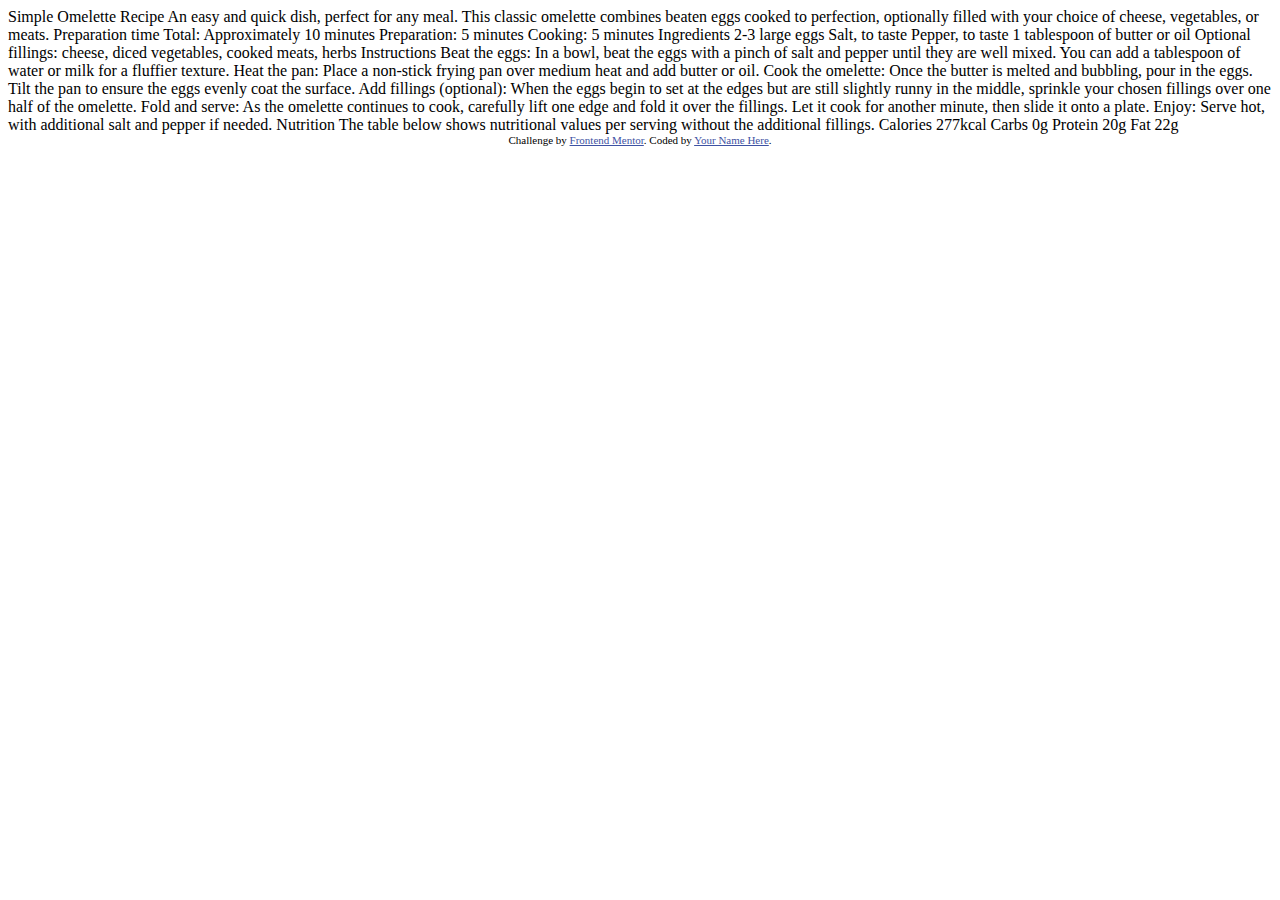
==== index.html @ 7a513015 "Initial commit" ====
<!DOCTYPE html>
<html lang="en">
<head>
  <meta charset="UTF-8">
  <meta name="viewport" content="width=device-width, initial-scale=1.0"> <!-- displays site properly based on user's device -->

  <link rel="icon" type="image/png" sizes="32x32" href="./assets/images/favicon-32x32.png">
  
  <title>Frontend Mentor | Recipe page</title>

  <!-- Feel free to remove these styles or customise in your own stylesheet 👍 -->
  <style>
    .attribution { font-size: 11px; text-align: center; }
    .attribution a { color: hsl(228, 45%, 44%); }
  </style>
</head>
<body>

  Simple Omelette Recipe

  An easy and quick dish, perfect for any meal. This classic omelette combines beaten eggs cooked 
  to perfection, optionally filled with your choice of cheese, vegetables, or meats.

  Preparation time

  Total: Approximately 10 minutes
  Preparation: 5 minutes
  Cooking: 5 minutes

  Ingredients

  2-3 large eggs
  Salt, to taste
  Pepper, to taste
  1 tablespoon of butter or oil
  Optional fillings: cheese, diced vegetables, cooked meats, herbs

  Instructions

  Beat the eggs: In a bowl, beat the eggs with a pinch of salt and pepper until they are well mixed. 
  You can add a tablespoon of water or milk for a fluffier texture.

  Heat the pan: Place a non-stick frying pan over medium heat and add butter or oil.

  Cook the omelette: Once the butter is melted and bubbling, pour in the eggs. Tilt the pan to ensure 
  the eggs evenly coat the surface.

  Add fillings (optional): When the eggs begin to set at the edges but are still slightly runny in the 
  middle, sprinkle your chosen fillings over one half of the omelette.

  Fold and serve: As the omelette continues to cook, carefully lift one edge and fold it over the 
  fillings. Let it cook for another minute, then slide it onto a plate.

  Enjoy: Serve hot, with additional salt and pepper if needed.

  Nutrition

  The table below shows nutritional values per serving without the additional fillings.

  Calories
  277kcal

  Carbs
  0g

  Protein
  20g

  Fat
  22g
  
  <div class="attribution">
    Challenge by <a href="https://www.frontendmentor.io?ref=challenge" target="_blank">Frontend Mentor</a>. 
    Coded by <a href="#">Your Name Here</a>.
  </div>
</body>
</html>
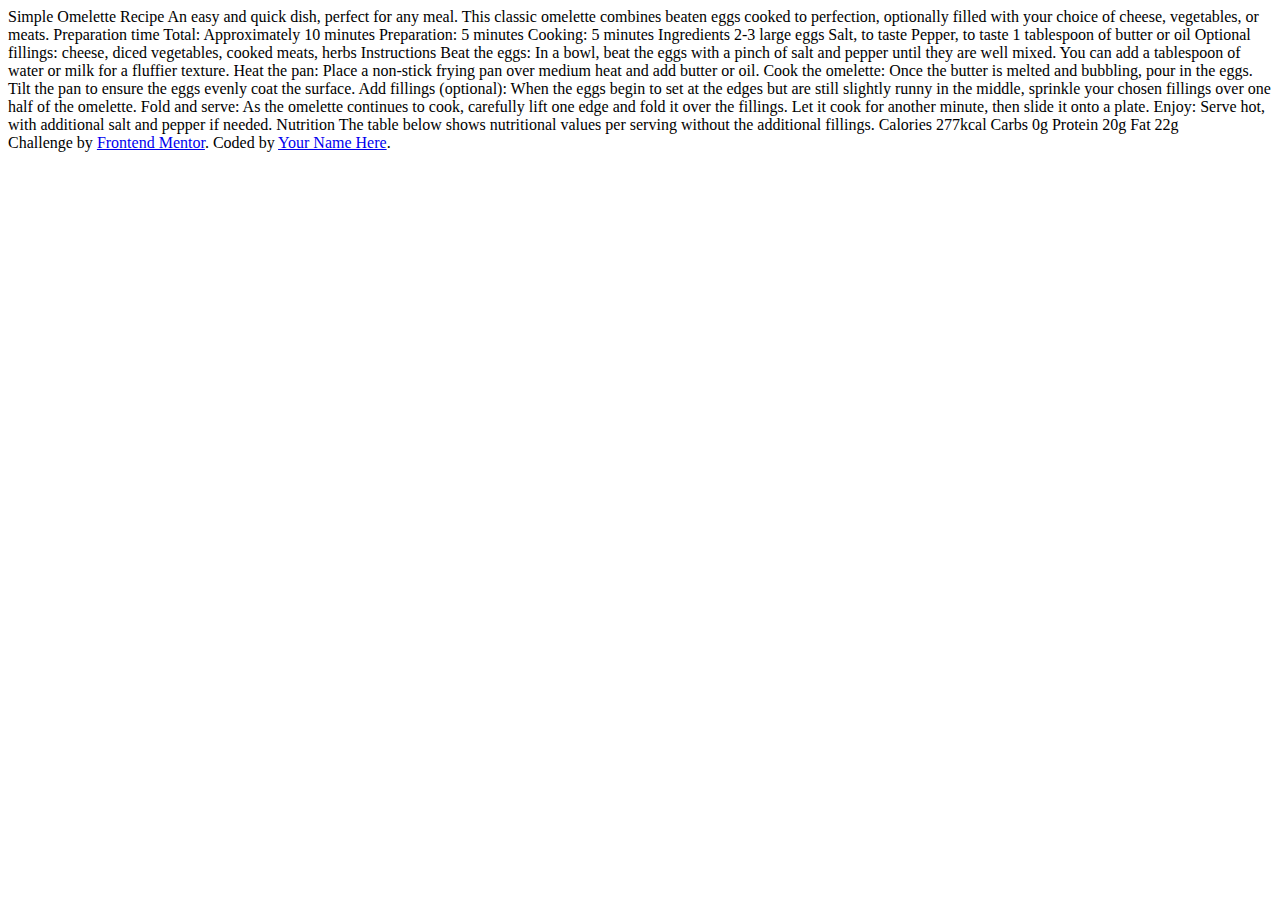
==== commit 90471e43: "update 1.0" ====
--- a/index.html
+++ b/index.html
@@ -2,17 +2,10 @@
 <html lang="en">
 <head>
   <meta charset="UTF-8">
-  <meta name="viewport" content="width=device-width, initial-scale=1.0"> <!-- displays site properly based on user's device -->
-
+  <meta name="viewport" content="width=device-width, initial-scale=1.0">
   <link rel="icon" type="image/png" sizes="32x32" href="./assets/images/favicon-32x32.png">
   
   <title>Frontend Mentor | Recipe page</title>
-
-  <!-- Feel free to remove these styles or customise in your own stylesheet 👍 -->
-  <style>
-    .attribution { font-size: 11px; text-align: center; }
-    .attribution a { color: hsl(228, 45%, 44%); }
-  </style>
 </head>
 <body>
 
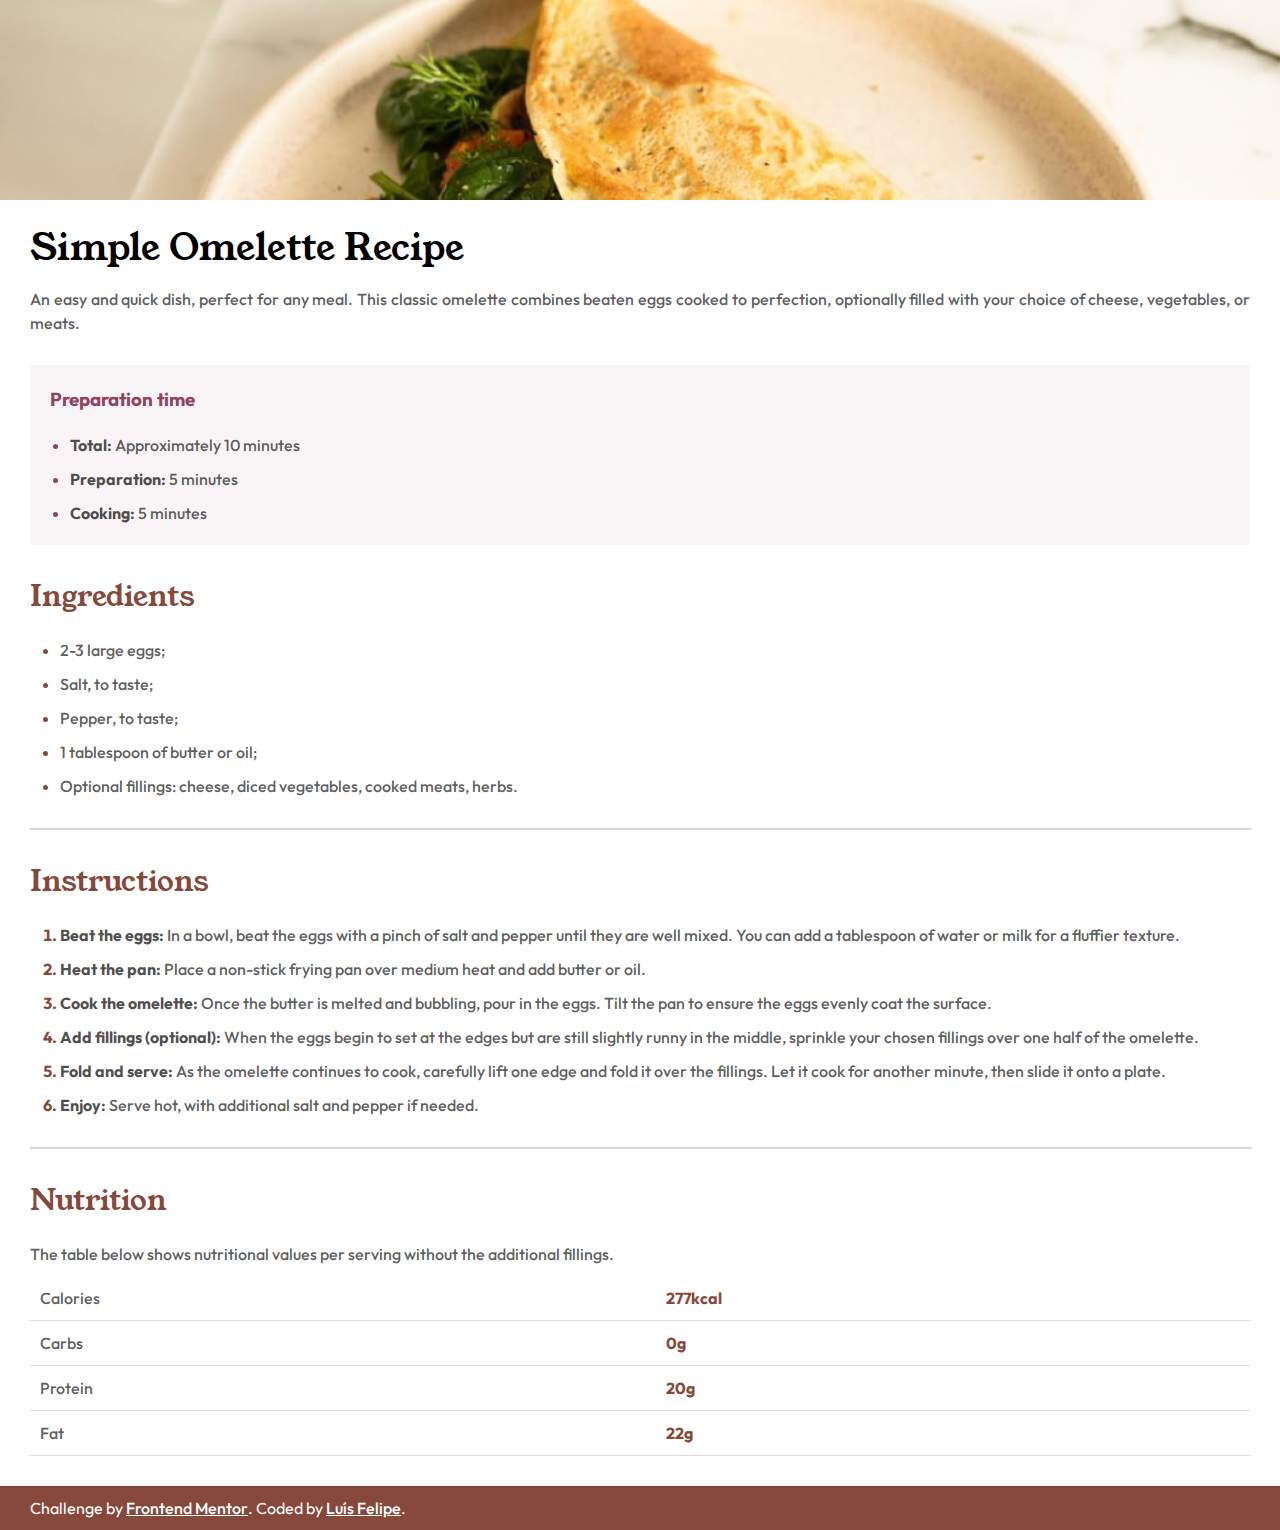
==== commit 4e68f723: "update 1.2" ====
--- a/index.html
+++ b/index.html
@@ -1,70 +1,113 @@
 <!DOCTYPE html>
 <html lang="en">
 <head>
-  <meta charset="UTF-8">
-  <meta name="viewport" content="width=device-width, initial-scale=1.0">
-  <link rel="icon" type="image/png" sizes="32x32" href="./assets/images/favicon-32x32.png">
-  
-  <title>Frontend Mentor | Recipe page</title>
+    <meta charset="UTF-8">
+    <meta name="viewport" content="width=device-width, initial-scale=1.0">
+    <link rel="shortcut icon" href="imagens/favicon-32x32.png">
+    <title>Frontend Mentor | Recipe page</title>
+    <link rel="stylesheet" href="estilo/style.css">
 </head>
 <body>
+    <main>
+        <header>
+            <div id="imagem">
 
-  Simple Omelette Recipe
-
-  An easy and quick dish, perfect for any meal. This classic omelette combines beaten eggs cooked 
-  to perfection, optionally filled with your choice of cheese, vegetables, or meats.
-
-  Preparation time
-
-  Total: Approximately 10 minutes
-  Preparation: 5 minutes
-  Cooking: 5 minutes
-
-  Ingredients
-
-  2-3 large eggs
-  Salt, to taste
-  Pepper, to taste
-  1 tablespoon of butter or oil
-  Optional fillings: cheese, diced vegetables, cooked meats, herbs
-
-  Instructions
-
-  Beat the eggs: In a bowl, beat the eggs with a pinch of salt and pepper until they are well mixed. 
-  You can add a tablespoon of water or milk for a fluffier texture.
-
-  Heat the pan: Place a non-stick frying pan over medium heat and add butter or oil.
-
-  Cook the omelette: Once the butter is melted and bubbling, pour in the eggs. Tilt the pan to ensure 
-  the eggs evenly coat the surface.
-
-  Add fillings (optional): When the eggs begin to set at the edges but are still slightly runny in the 
-  middle, sprinkle your chosen fillings over one half of the omelette.
-
-  Fold and serve: As the omelette continues to cook, carefully lift one edge and fold it over the 
-  fillings. Let it cook for another minute, then slide it onto a plate.
-
-  Enjoy: Serve hot, with additional salt and pepper if needed.
-
-  Nutrition
-
-  The table below shows nutritional values per serving without the additional fillings.
-
-  Calories
-  277kcal
-
-  Carbs
-  0g
-
-  Protein
-  20g
-
-  Fat
-  22g
-  
-  <div class="attribution">
-    Challenge by <a href="https://www.frontendmentor.io?ref=challenge" target="_blank">Frontend Mentor</a>. 
-    Coded by <a href="#">Your Name Here</a>.
-  </div>
+            </div>
+        </header>
+        <section>
+            <h1>
+                Simple Omelette Recipe
+            </h1>
+            <p>
+                An easy and quick dish, perfect for any meal. This classic omelette combines beaten eggs cooked 
+                to perfection, optionally filled with your choice of cheese, vegetables, or meats.
+            </p>
+        </section>
+        <aside>
+            <h3>
+                Preparation time
+            </h3>
+            <p>
+                <ul>
+                    <li><strong>Total:</strong> Approximately 10 minutes</li>
+                    <li><strong>Preparation:</strong> 5 minutes</li>
+                    <li><strong>Cooking:</strong> 5 minutes</li>
+                </ul>
+            </p>
+        </aside>
+        <article>
+            <h2>
+                Ingredients
+            </h2>
+            <p>
+                <ul>
+                    <li>2-3 large eggs;</li>
+                    <li>Salt, to taste;</li>
+                    <li>Pepper, to taste;</li>
+                    <li>1 tablespoon of butter or oil;</li>
+                    <li>Optional fillings: cheese, diced vegetables, cooked meats, herbs.</li>
+                </ul>
+            </p>
+            <hr>
+            <h2>
+                Instructions
+            </h2>
+            <p>
+                <ol>
+                    <li>
+                        <strong>Beat the eggs:</strong> In a bowl, beat the eggs with a pinch of salt and pepper until they are well mixed.
+                        You can add a tablespoon of water or milk for a fluffier texture.
+                    </li>
+                    <li><strong>Heat the pan:</strong> Place a non-stick frying pan over medium heat and add butter or oil.</li>
+                    <li>
+                        <strong>Cook the omelette:</strong> Once the butter is melted and bubbling, pour in the eggs. Tilt the pan to ensure
+                        the eggs evenly coat the surface.
+                    </li>
+                    <li>
+                        <strong>Add fillings (optional):</strong> When the eggs begin to set at the edges but are still slightly runny in the
+                        middle, sprinkle your chosen fillings over one half of the omelette.
+                    </li>
+                    <li>
+                        <strong>Fold and serve:</strong> As the omelette continues to cook, carefully lift one edge and fold it over the
+                        fillings. Let it cook for another minute, then slide it onto a plate.
+                    </li>
+                    <li><strong>Enjoy:</strong> Serve hot, with additional salt and pepper if needed.</li>
+                </ol>
+            </p>
+            <hr>
+            <h2>
+                Nutrition
+            </h2>
+            <p>
+                The table below shows nutritional values per serving without the additional fillings.
+            </p>
+            <table>
+                <tbody>
+                    <tr>
+                        <td>Calories</td>
+                        <td id="numeros">277kcal</td>
+                    </tr>
+                    <tr>
+                        <td>Carbs</td>
+                        <td id="numeros">0g</td>
+                    </tr>
+                    <tr>
+                        <td>Protein</td>
+                        <td id="numeros">20g</td>
+                    </tr>
+                    <tr>
+                        <td>Fat</td>
+                        <td id="numeros">22g</td>
+                    </tr>
+                </tbody>
+            </table>
+        </article>
+        <footer>
+            <div class="attribution">
+                Challenge by <a href="https://www.frontendmentor.io?ref=challenge" target="_blank" rel="external">Frontend Mentor</a>. 
+                Coded by <a href="https://github.com/Luiissfelipe" target="_blank" rel="author">Luís Felipe</a>.
+              </div>
+        </footer>
+    </main>
 </body>
 </html>--- a/estilo/style.css
+++ b/estilo/style.css
@@ -0,0 +1,124 @@
+@charset "UTF-8";
+
+@font-face {
+    font-family: Outfit;
+    src: url(../fontes/outfit/Outfit-VariableFont_wght.ttf);
+}
+
+@font-face {
+    font-family: Young-serif;
+    src: url(../fontes/young-serif/YoungSerif-Regular.ttf);
+}
+
+*{
+    color: rgba(0, 0, 0, 0.65);
+    text-align: justify;
+    font-weight: 500;
+    font-family: 'outfit';
+    line-height: 1.5em;
+    margin: 0px;
+    padding: 0px;
+}
+
+header #imagem{
+    background: black url(../imagens/image-omelette.jpeg) no-repeat;
+    background-size: cover;
+    height: 200px;
+}
+
+section{
+    padding: 30px;
+}
+
+section h1{
+    color: black;
+    font-family: 'young-serif';
+    font-size: 2.3em;
+    line-height: 1em;    
+    margin-bottom: 20px;
+}
+
+aside{
+    background-color: rgba(146, 67, 99, 0.05);
+    margin: 0px 30px;
+    padding: 20px;
+}
+
+aside h3{
+    color: rgba(146, 67, 99);
+    font-weight: bold;
+    margin-bottom: 20px;
+}
+
+aside li{
+    margin: 10px 20px 0px;
+}
+
+aside li::marker{
+    color: rgba(146, 67, 99);
+}
+
+strong{
+    color: rgba(0, 0, 0, 0.7);
+    font-weight: bold;
+}
+
+article{
+    padding: 30px;
+}
+
+article h2{
+    color: #86483b;
+    font-family: 'young-serif';
+    font-weight: normal;
+    font-size: 1.8em;
+    margin-bottom: 20px;
+}
+
+article li{
+    margin: 10px 30px 0px;
+}
+
+article li::marker{
+    color: #86483b;
+    font-weight: bold;
+}
+
+article hr{
+    border-color: rgba(134, 71, 59, 0.2);
+    width: 100%;
+    margin: 30px auto;
+}
+
+article table{
+    width: 100%;
+    margin-top: 10px;
+    border-collapse: collapse;
+}
+
+table tr{
+    border-bottom: 1px solid rgba(134, 71, 59, 0.2);
+}
+
+table td{
+    padding: 10px;
+}
+
+table #numeros{
+    color: #86483b;
+    font-weight: bold;
+}
+
+footer{
+    background-color: #86483b;
+    padding: 10px 30px;
+}
+
+footer .attribution{
+    color: white;
+    font-weight: normal;
+}
+
+footer a{
+    color: white;
+}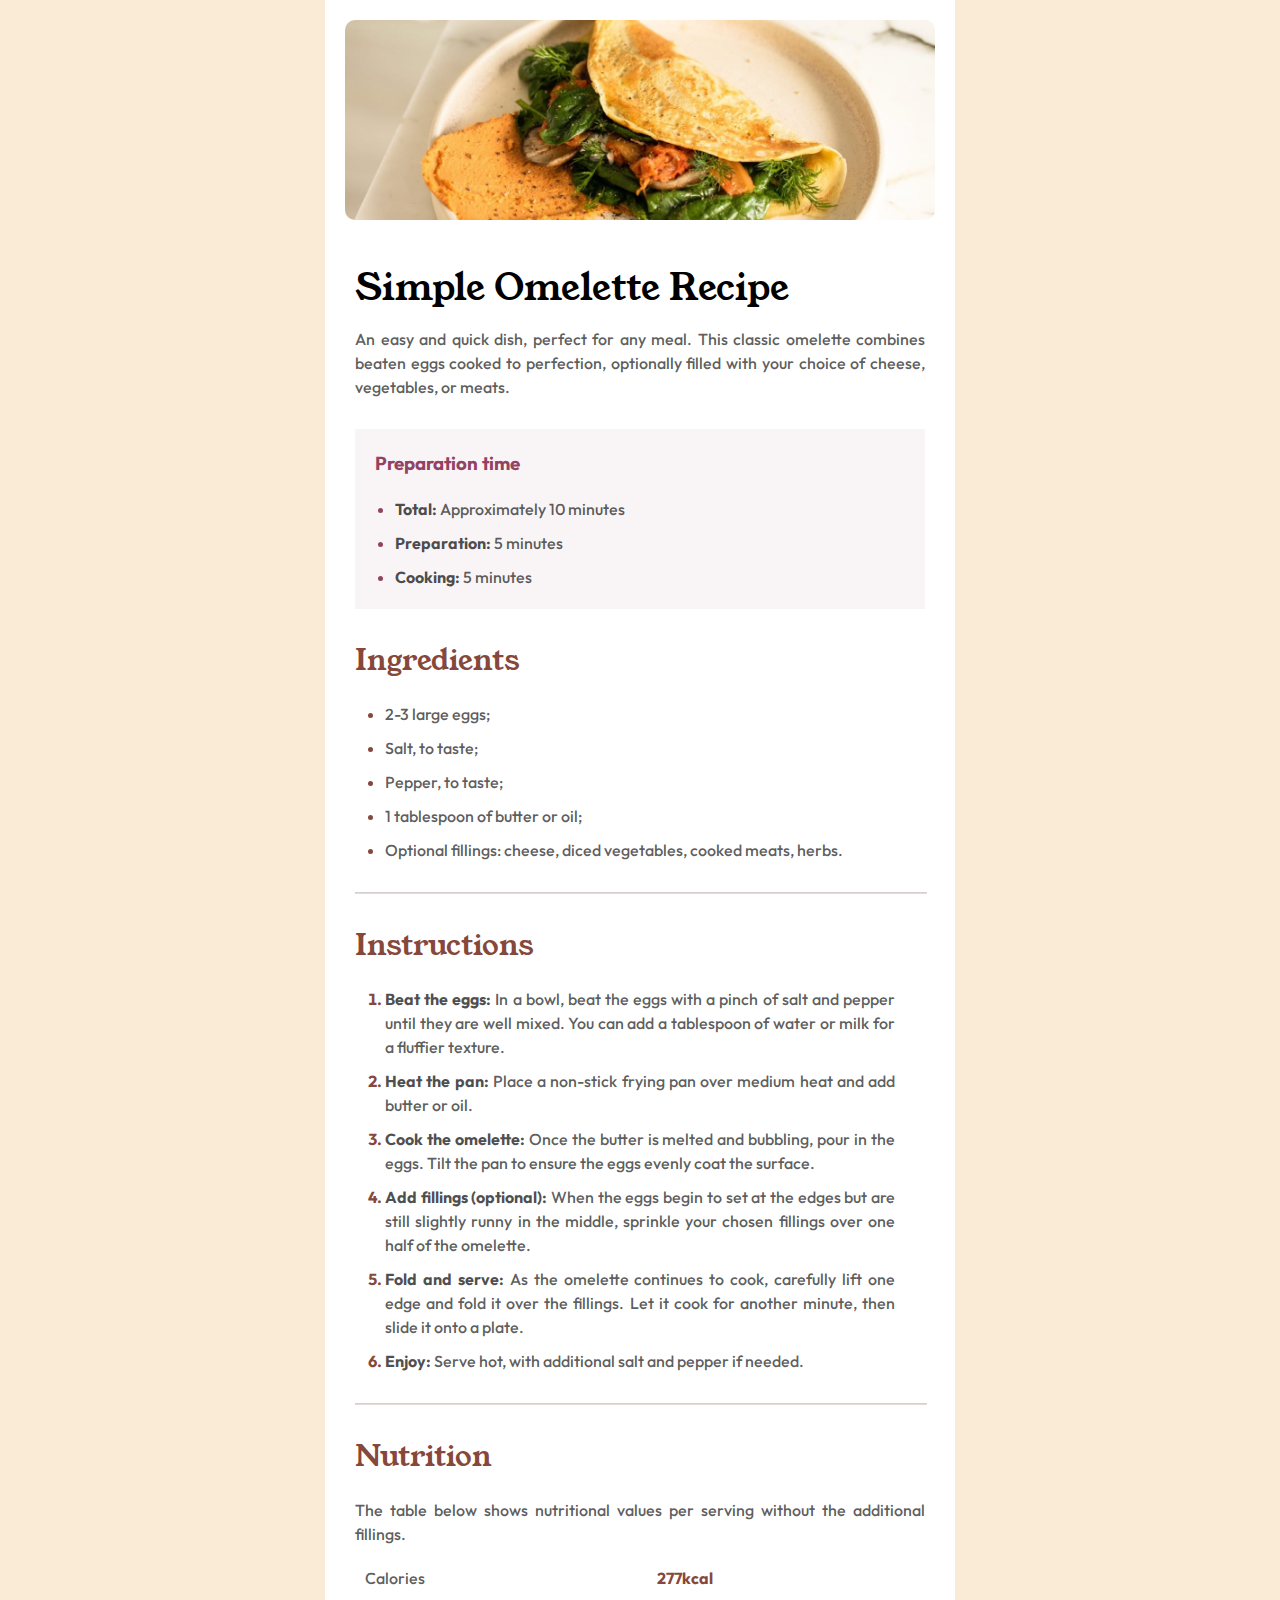
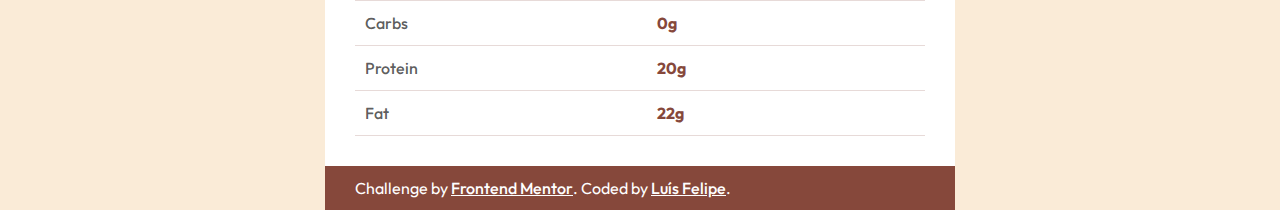
==== commit 8c4eba5b: "create media-query.css" ====
--- a/index.html
+++ b/index.html
@@ -6,6 +6,7 @@
     <link rel="shortcut icon" href="imagens/favicon-32x32.png">
     <title>Frontend Mentor | Recipe page</title>
     <link rel="stylesheet" href="estilo/style.css">
+    <link rel="stylesheet" href="estilo/media-query.css">
 </head>
 <body>
     <main>
--- a/estilo/style.css
+++ b/estilo/style.css
@@ -20,6 +20,14 @@
     padding: 0px;
 }
 
+body{
+    background-color: antiquewhite;
+}
+
+main{
+    background-color: white;
+}
+
 header #imagem{
     background: black url(../imagens/image-omelette.jpeg) no-repeat;
     background-size: cover;
@@ -32,6 +40,7 @@
 
 section h1{
     color: black;
+    text-align: left;
     font-family: 'young-serif';
     font-size: 2.3em;
     line-height: 1em;    
--- a/estilo/media-query.css
+++ b/estilo/media-query.css
@@ -0,0 +1,16 @@
+@charset "UTF-8";
+
+@media screen and (min-width:768px) {
+    main{
+        width: 70vh;
+        margin: auto;
+    }
+
+    header{
+        padding: 20px;
+    }
+
+    header #imagem{
+        border-radius: 10px;
+    }
+}